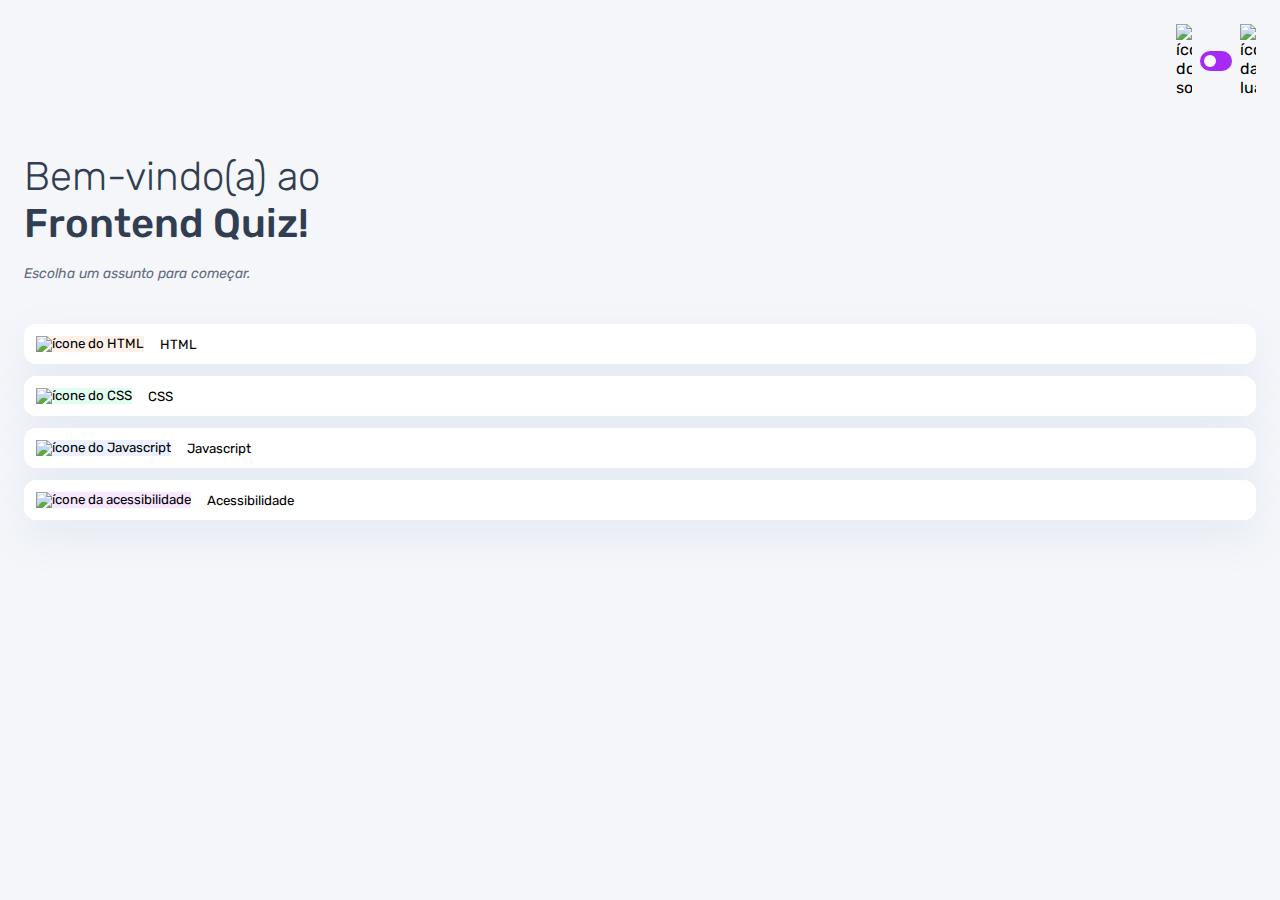
==== index.html @ d114763d "primeira parte da estilização dos botões de assunto" ====
<!DOCTYPE html>
<html lang="pt-BR">
<head>
    <meta charset="UTF-8">
    <meta name="viewport" content="width=device-width, initial-scale=1.0">
    <link rel="preconnect" href="https://fonts.googleapis.com">
    <link rel="preconnect" href="https://fonts.gstatic.com" crossorigin>
    <link href="https://fonts.googleapis.com/css2?family=Rubik:ital,wght@0,300..900;1,300..900&display=swap" rel="stylesheet">
    <link rel="stylesheet" href="style.css">
    <title>Quiz App</title>
</head>
<body>
    <header>
        <div class="tema">
            <img src="./assets/images/icon-sun-dark.svg" alt="ícone do sol">
            <button>
                <div></div>
            </button>
            <img src="./assets/images/icon-moon-dark.svg" alt="ícone da lua">
        </div>
    </header>

    <main>
        <section class="boas_vindas">
            <h1>Bem-vindo(a) ao <br>
                 <strong>Frontend Quiz!</strong>
            </h1>

            <p>Escolha um assunto para começar.</p>
        </section>

        <section class="assuntos">
            <button class="botao_html">
                <div>
                    <img src="./assets/images/icon-html.svg" alt="ícone do HTML">
                </div>
                HTML
            </button>

            <button class="botao_css">
                <div>
                    <img src="./assets/images/icon-css.svg" alt="ícone do CSS">
                </div>
                CSS
            </button>

            <button class="botao_javascript">
                <div>
                    <img src="./assets/images/icon-js.svg" alt="ícone do Javascript">
                </div>
                Javascript
            </button>

            <button class="botao_acessibilidade">
                <div>
                    <img src="./assets/images/icon-accessibility.svg" alt="ícone da acessibilidade">
                </div>
                Acessibilidade
            </button>
        </section>
    </main>
</body>
</html>
---- style.css ----
*{
    margin: 0;
    padding: 0;
    box-sizing: border-box;
    font-family: "Rubik", sans-serif;
    -webkit-font-smoothing: antialiased;
}

:root {
    --bg-color: #f4f6fa;
    --purple: #a729f5;
    --primary-text-color: #313e51;
    --secondary-text-color: #626c7f;
    --button-bg: #fff;
    --shadow: 0px 16px 40px 0px rgba(143, 160, 193, 0.14);
    --bg-html: #fff1e9;
    --bg-css: #e0fdef;
    --bg-javascript: #ebf0ff;
    --bg-acessibilidade: #f6e7ff;
    --white: #fff;
    --bg-mobile: url(./assets/images/pattern-background-mobile-light.svg);
}

body {
    height: 100svh;
    background: var(--bg-mobile) var(--bg-color);
    background-repeat: no-repeat;
    background-size: cover;
}

header {
    padding: 16px 24px;
    display: flex;
    justify-content: flex-end;
}

.tema {
    padding: 8px 0;
    display: flex;
    align-items: center;
    gap: 8px;
}

.tema img {
    width: 16px;
}

.tema button {
    height: 20px;
    width: 32px;
    background: var(--purple);
    border: 0;
    border-radius: 999px;
    padding: 4px;
}

.tema button div {
    background: var(--white);
    width: 12px;
    height: 12px;
    border-radius: 999px;
}

main {
    padding: 32px 24px;
}

.boas_vindas {
    margin-bottom: 40px;
}

.boas_vindas h1 {
    font-size: 40px;
    font-weight: 300;
    color: var(--primary-text-color);
    margin-bottom: 16px;
}

.boas_vindas h1 strong {
    font-weight: 500;
}

.boas_vindas p {
    color: var(--secondary-text-color);
    font-size: 14px;
    line-height: 150%;
    font-style: italic;
}

.assuntos {
    display: flex;
    flex-direction: column;
    gap: 12px;
}

.assuntos button {
    border: none;
    background: var(--button-bg);
    display: flex;
    align-items: center;
    gap: 16px;
    padding: 12px;
    border-radius: 12px;
    box-shadow: var(--shadow);
}

.botao_html div {
    background: var(--bg-html);
}

.botao_css div {
    background: var(--bg-css);
}

.botao_javascript div {
    background: var(--bg-javascript);
}

.botao_acessibilidade div {
    background: var(--bg-acessibilidade);
}
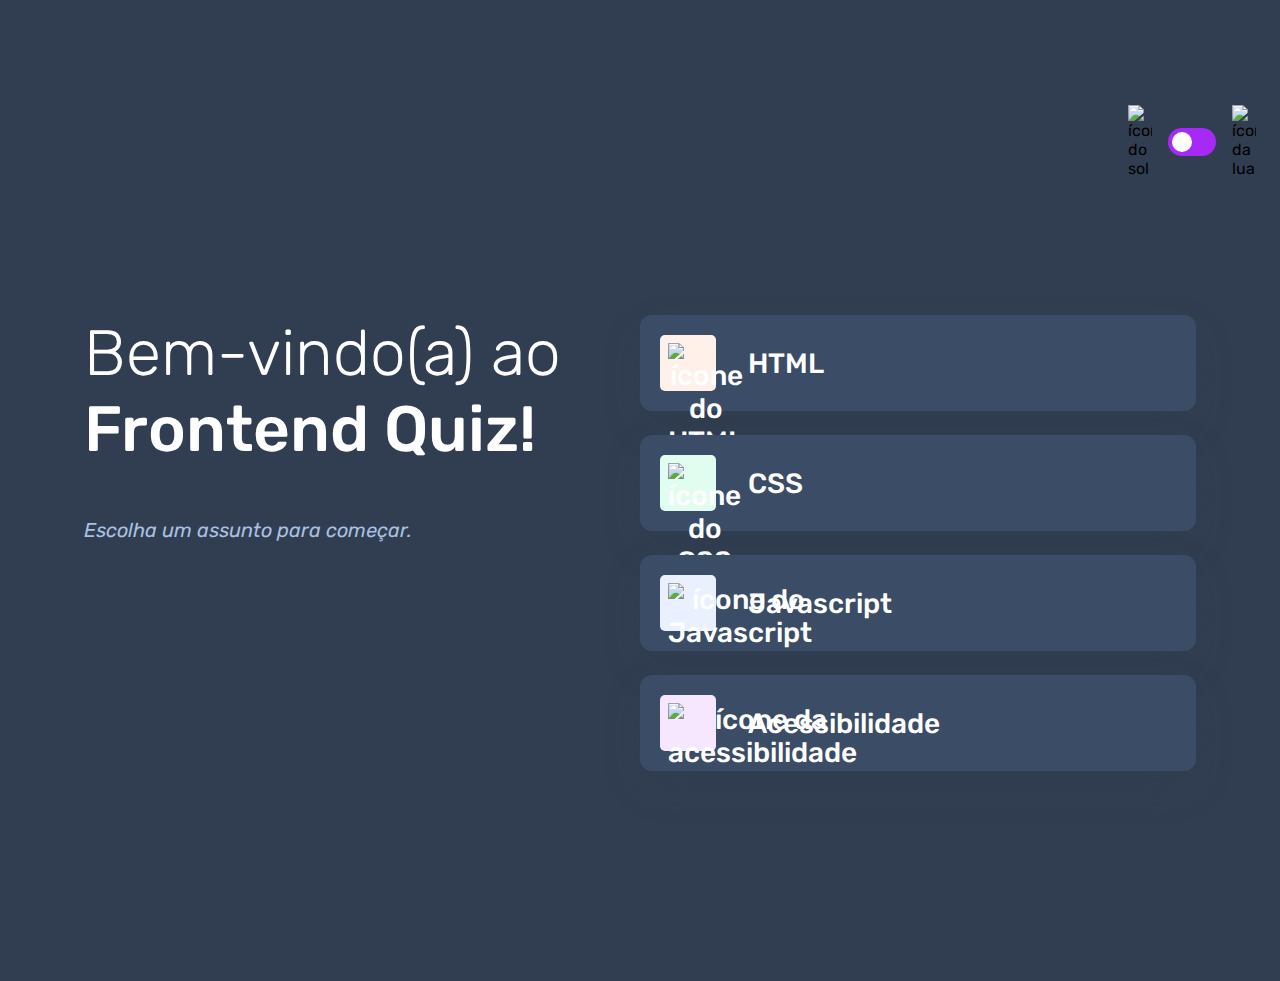
==== commit f262ac64: "adaptação das cores para o tema escuro" ====
--- a/index.html
+++ b/index.html
@@ -9,7 +9,7 @@
     <link rel="stylesheet" href="style.css">
     <title>Quiz App</title>
 </head>
-<body>
+<body class="escuro">
     <header>
         <div class="tema">
             <img src="./assets/images/icon-sun-dark.svg" alt="ícone do sol">
--- a/style.css
+++ b/style.css
@@ -19,6 +19,18 @@
     --bg-acessibilidade: #f6e7ff;
     --white: #fff;
     --bg-mobile: url(./assets/images/pattern-background-mobile-light.svg);
+    --bg-desktop: url(./assets/images/pattern-background-desktop-light.svg);
+}
+
+body.escuro {
+    --bg-color: #313e51;
+    --bg-mobile: url(./assets/images/pattern-background-mobile-dark.svg);
+    --bg-desktop: url(./assets/images/pattern-background-desktop-dark.svg);
+    --primary-text-color: #fff;
+    --secondary-text-color: #abc1e1;
+    --button-bg: #3b4d66;
+    --shadow: 0px 16px 40px 0px rgba(49, 62, 81, 0.14);
+
 }
 
 body {
@@ -102,6 +114,20 @@
     padding: 12px;
     border-radius: 12px;
     box-shadow: var(--shadow);
+    font-size: 18px;
+    font-weight: 500;
+    color: var(--primary-text-color);
+}
+
+.assuntos button div {
+    width: 40px;
+    height: 40px;
+    padding: 5px;
+    border-radius: 5px;
+}
+
+.assuntos button img {
+    width: 100%;
 }
 
 .botao_html div {
@@ -118,4 +144,69 @@
 
 .botao_acessibilidade div {
     background: var(--bg-acessibilidade);
+}
+
+@media(min-width: 1100px) {
+    body {
+        background: var(--bg-desktop) var(--bg-color);
+        background-size: cover;
+        background-repeat: no-repeat;
+    }
+
+    header {
+        margin-block: 81px;
+    }
+
+    .tema {
+        gap: 16px;
+    }
+
+    .tema img {
+        width: 24px;
+    }
+
+    .tema button {
+        width: 48px;
+        height: 28px;
+    }
+
+    .tema button div {
+        width: 20px;
+        height: 20px;
+    }
+
+    main {
+        display: flex;
+        max-width: 1160px;
+        margin-inline: auto;
+    }
+
+    section {
+        width: 100%;
+    }
+
+    .boas_vindas h1 {
+        font-size: 64px;
+        margin-bottom: 48px;
+    }
+
+    .boas_vindas p {
+        font-size: 20px;
+    }
+
+    .assuntos {
+        gap: 24px;
+    }
+
+    .assuntos button {
+        font-size: 28px;
+        padding: 20px;
+        gap: 32px;
+    }
+
+    .assuntos button div {
+        width: 56px;
+        height: 56px;
+        padding: 8px;
+    }
 }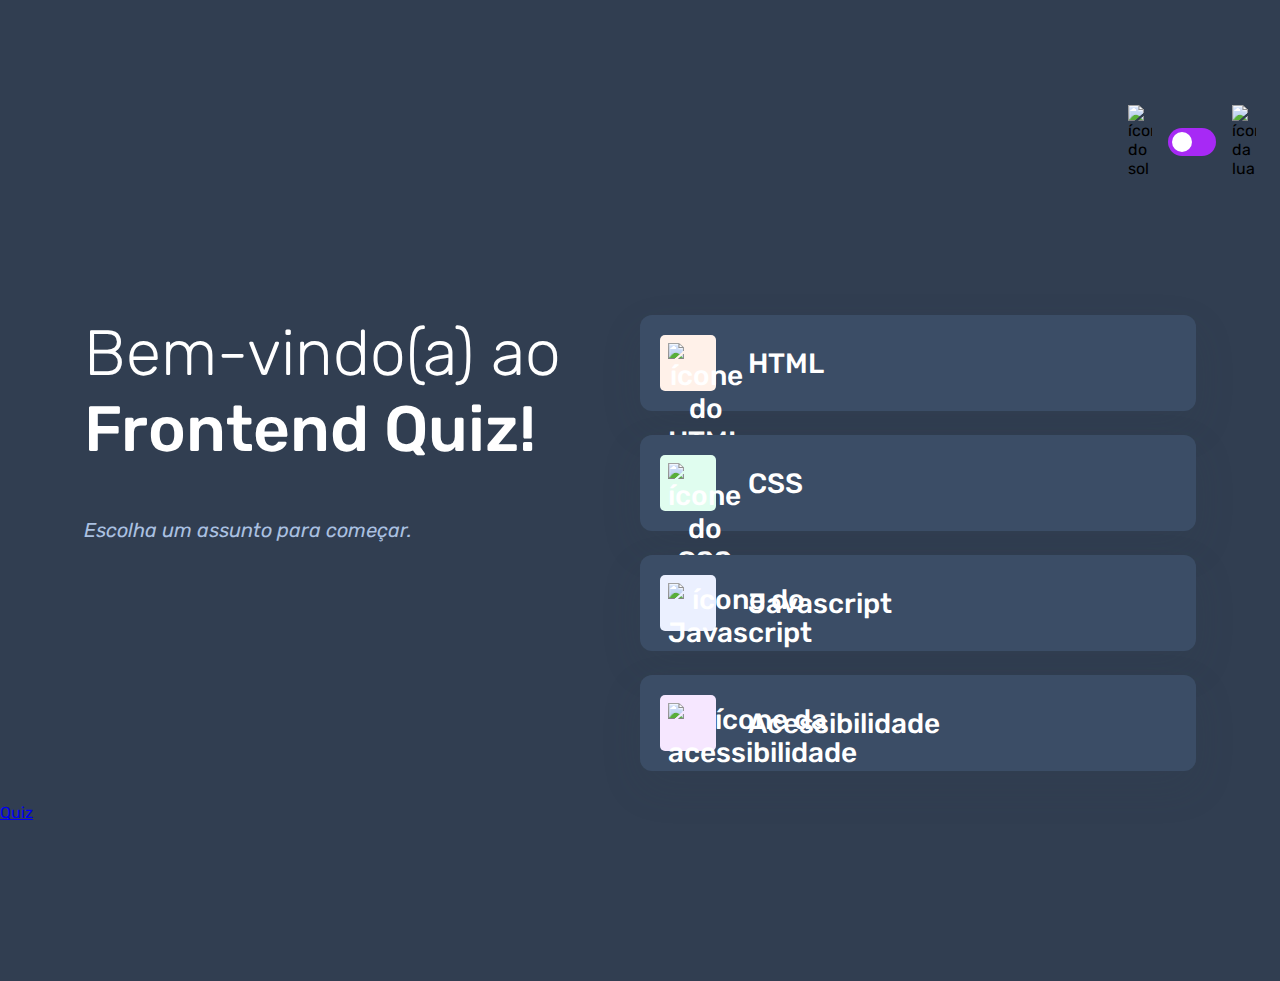
==== commit 8dfaa3f7: "Criação da página do quiz" ====
--- a/index.html
+++ b/index.html
@@ -59,5 +59,7 @@
             </button>
         </section>
     </main>
+
+    <a href="./pages/quiz/quiz.html">Quiz</a>
 </body>
 </html>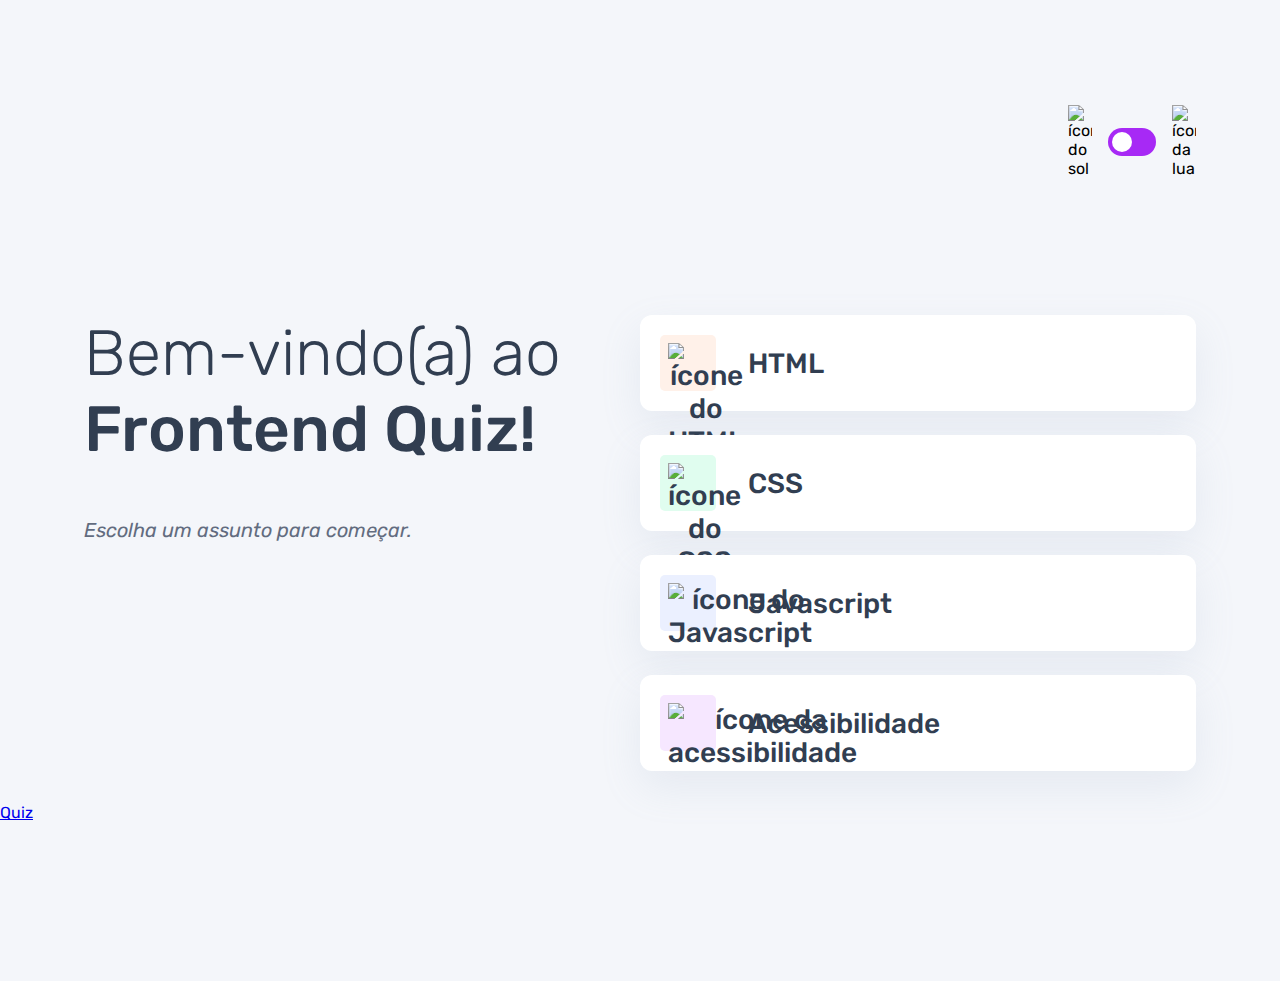
==== commit 8e7775ab: "primeiros ajustes do tema no Javascript" ====
--- a/index.html
+++ b/index.html
@@ -7,9 +7,10 @@
     <link rel="preconnect" href="https://fonts.gstatic.com" crossorigin>
     <link href="https://fonts.googleapis.com/css2?family=Rubik:ital,wght@0,300..900;1,300..900&display=swap" rel="stylesheet">
     <link rel="stylesheet" href="style.css">
+    <script src="./script.js" defer></script>
     <title>Quiz App</title>
 </head>
-<body class="escuro">
+<body>
     <header>
         <div class="tema">
             <img src="./assets/images/icon-sun-dark.svg" alt="ícone do sol">
--- a/style.css
+++ b/style.css
@@ -44,6 +44,8 @@
     padding: 16px 24px;
     display: flex;
     justify-content: flex-end;
+    max-width: 1160px;
+    margin-inline: auto;
 }
 
 .tema {
@@ -64,6 +66,7 @@
     border: 0;
     border-radius: 999px;
     padding: 4px;
+    display: flex;
 }
 
 .tema button div {
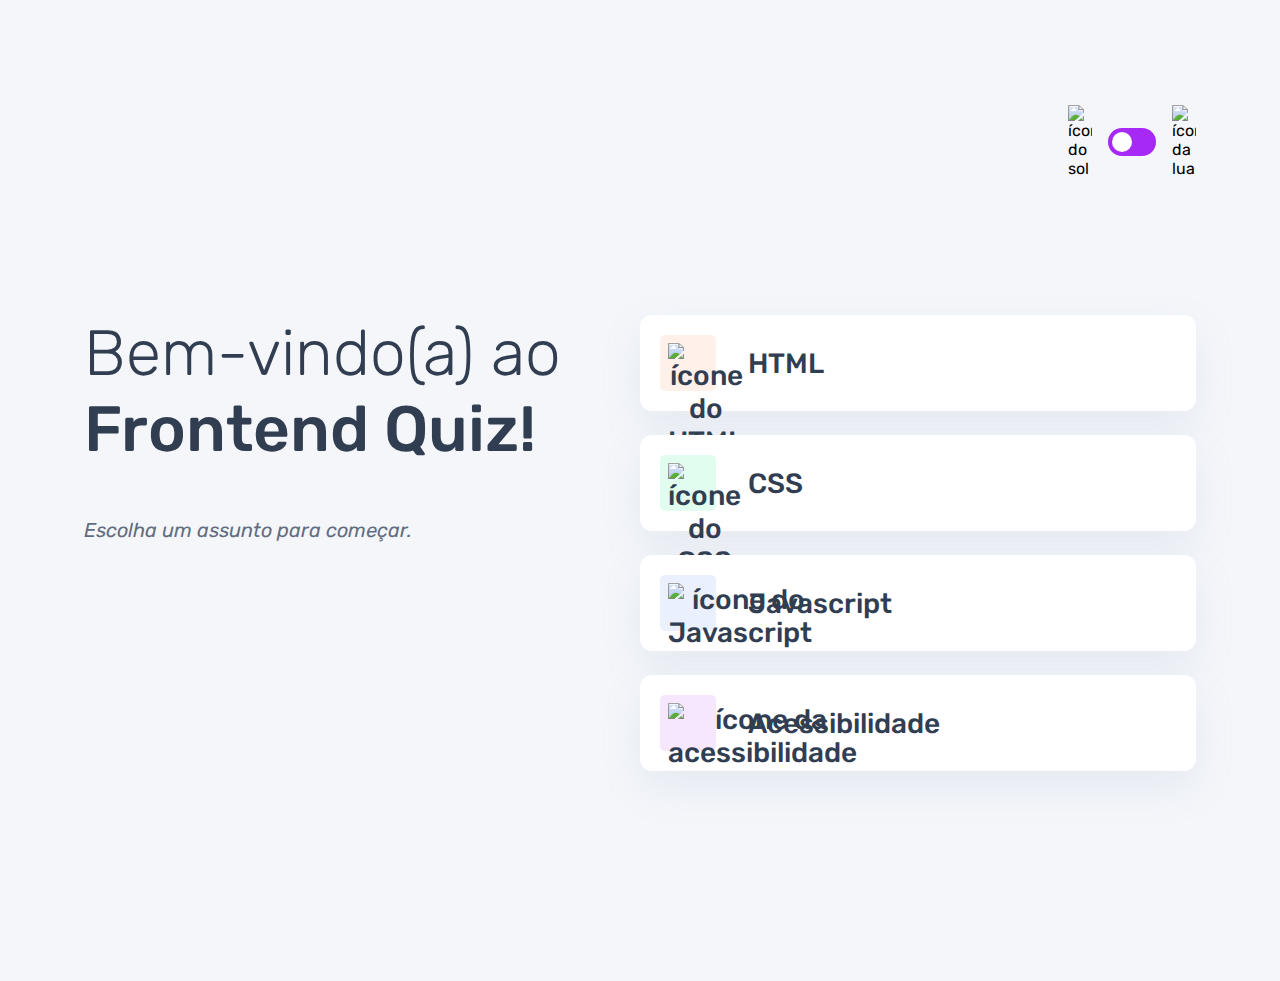
==== commit 9899fc35: "adicionada a função para escolher o tema do quiz no index.html" ====
--- a/index.html
+++ b/index.html
@@ -7,7 +7,7 @@
     <link rel="preconnect" href="https://fonts.gstatic.com" crossorigin>
     <link href="https://fonts.googleapis.com/css2?family=Rubik:ital,wght@0,300..900;1,300..900&display=swap" rel="stylesheet">
     <link rel="stylesheet" href="style.css">
-    <script src="./script.js" defer></script>
+    <script src="./script.js" type="module" defer></script>
     <title>Quiz App</title>
 </head>
 <body>
@@ -60,7 +60,5 @@
             </button>
         </section>
     </main>
-
-    <a href="./pages/quiz/quiz.html">Quiz</a>
 </body>
 </html>--- a/style.css
+++ b/style.css
@@ -67,6 +67,7 @@
     border-radius: 999px;
     padding: 4px;
     display: flex;
+    cursor: pointer;
 }
 
 .tema button div {
@@ -120,6 +121,7 @@
     font-size: 18px;
     font-weight: 500;
     color: var(--primary-text-color);
+    cursor: pointer;
 }
 
 .assuntos button div {
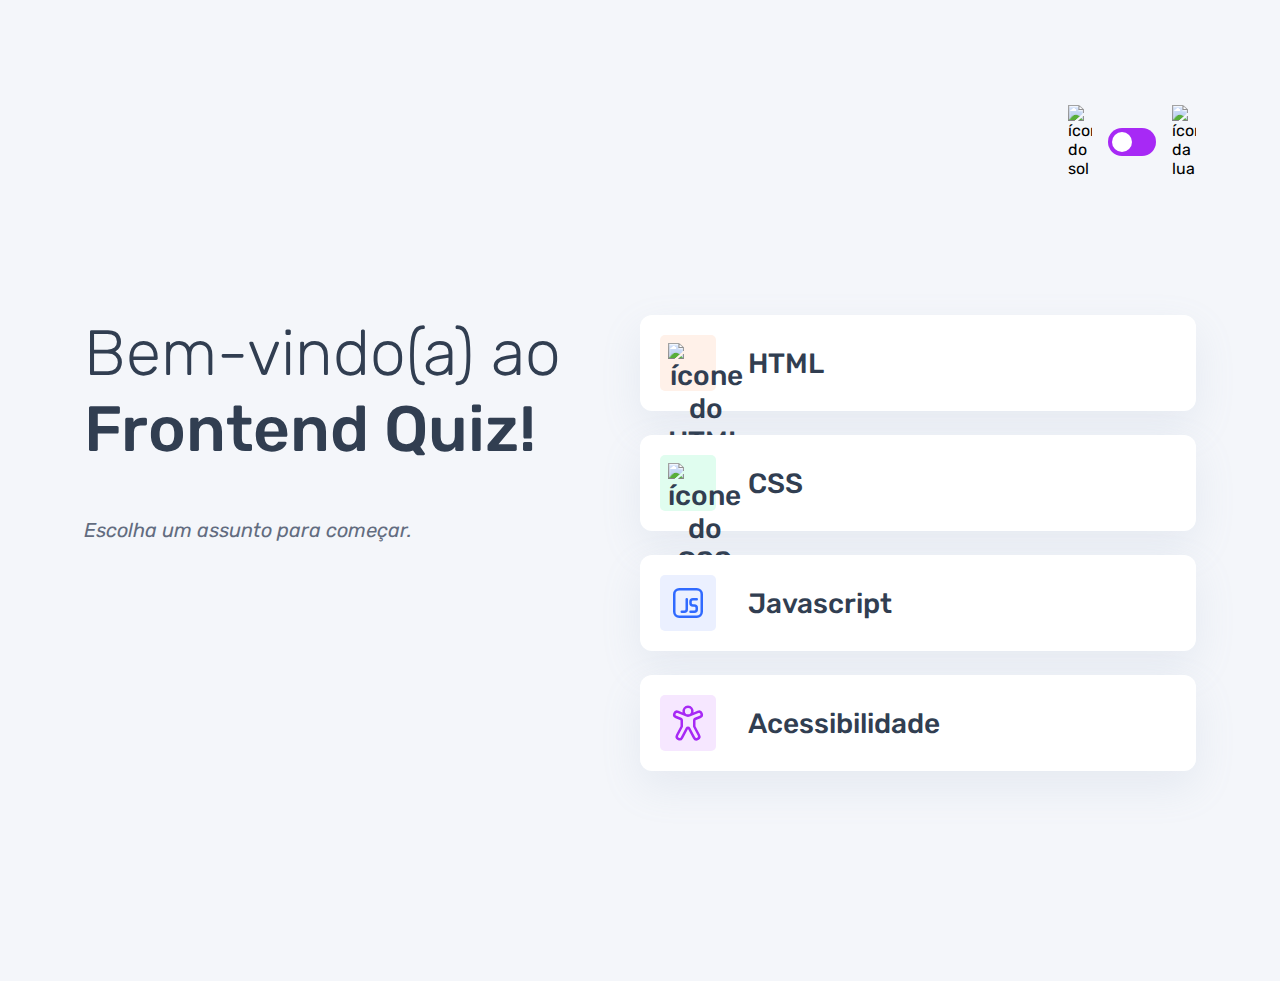
==== commit 8d3ca589: "alteração dinâmica do assunto da página" ====
--- a/index.html
+++ b/index.html
@@ -47,14 +47,14 @@
 
             <button class="botao_javascript">
                 <div>
-                    <img src="./assets/images/icon-js.svg" alt="ícone do Javascript">
+                    <img src="./assets/images/icon-javascript.svg" alt="ícone do Javascript">
                 </div>
                 Javascript
             </button>
 
             <button class="botao_acessibilidade">
                 <div>
-                    <img src="./assets/images/icon-accessibility.svg" alt="ícone da acessibilidade">
+                    <img src="./assets/images/icon-acessibilidade.svg" alt="ícone da acessibilidade">
                 </div>
                 Acessibilidade
             </button>
